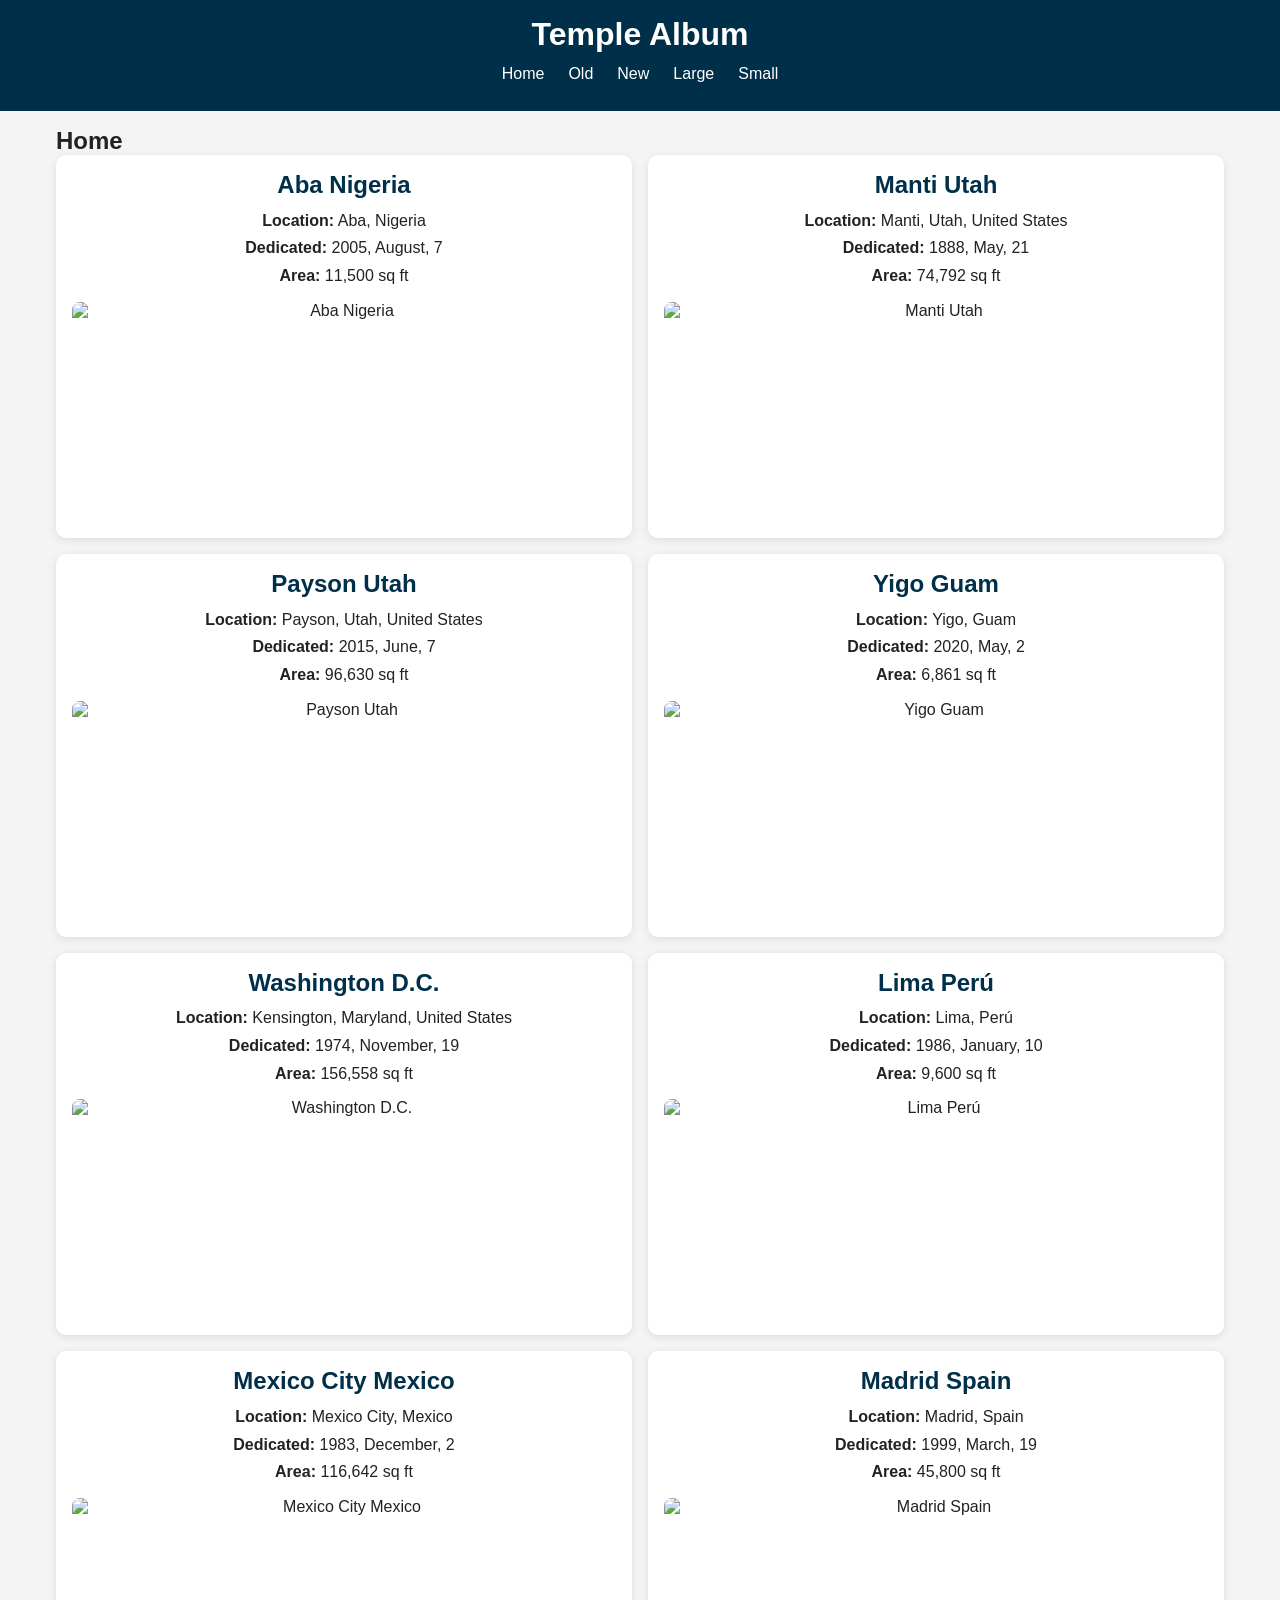
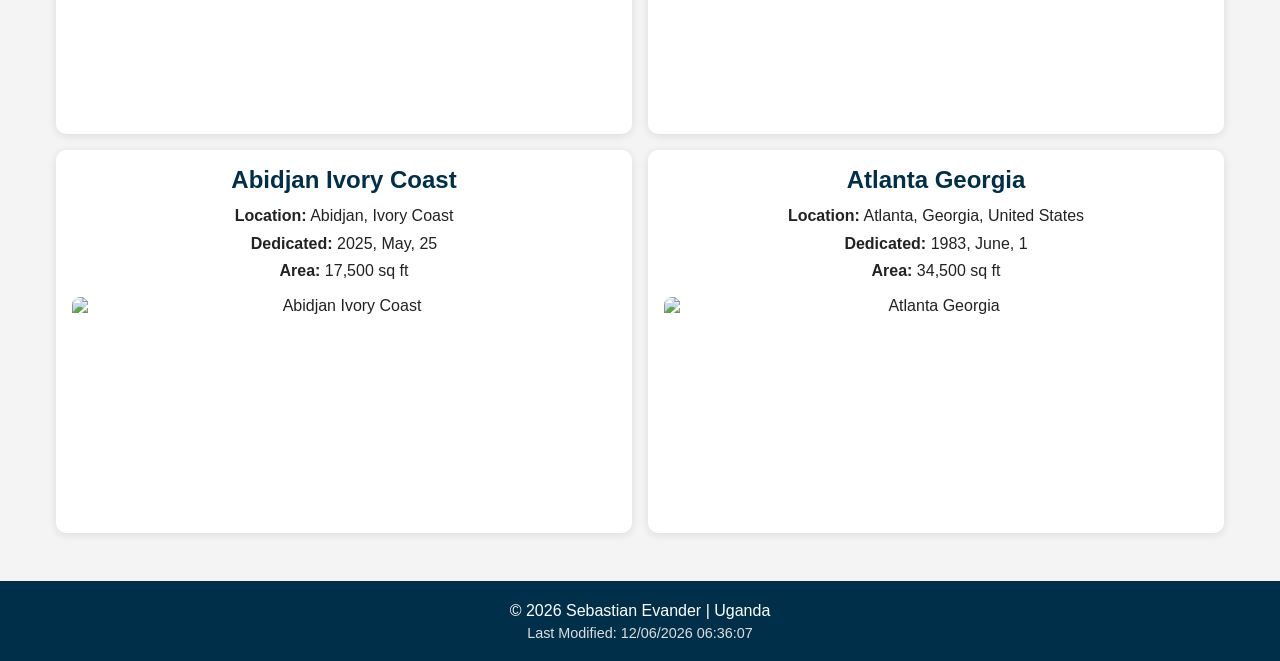
==== filtered-temples.html @ aa452842 "updated files" ====
<!DOCTYPE html>
<html lang="en-US">
<head>
    <meta charset="UTF-8">
    <meta name="viewport" content="width=device-width, initial-scale=1.0">
    <meta name="description" content="Filtered Temple Album - WDD 131 Assignment">
    <meta name="author" content="Sebastian Evander">

    <title>Temple Album</title>

    <!-- CSS -->
    <link rel="stylesheet" href="styles/filtered.css">
    <link rel="stylesheet" href="styles/filtered-large.css">

    <!-- JavaScript -->
    <script src="scripts/filtered.js" defer></script>
</head>

<body>

<header>
    <h1>Temple Album</h1>

    <button id="menu" aria-label="Menu"></button>

    <nav class="navigation">
        <a href="#" id="home">Home</a>
        <a href="#" id="old">Old</a>
        <a href="#" id="new">New</a>
        <a href="#" id="large">Large</a>
        <a href="#" id="small">Small</a>
    </nav>
</header>

<main>
    <h2 id="page-title">Home</h2>

    <!-- Temple cards will be generated by JavaScript -->
    <div id="gallery"></div>
</main>

<footer>
    <p>© <span id="currentyear"></span> Sebastian Evander | Uganda</p>
    <p id="lastModified"></p>
</footer>

</body>
</html>
---- styles/filtered.css ----
:root {
  --primary-color: #003049;
  --secondary-color: #669bbc;
  --background-color: #f4f4f4;
  --text-color: #222;
}

* {
  margin: 0;
  padding: 0;
  box-sizing: border-box;
}

body {
  font-family: Roboto, sans-serif;
  background-color: var(--background-color);
  color: var(--text-color);
}

/* HEADER */
header {
  background-color: var(--primary-color);
  color: white;
  padding: 1rem;
  text-align: center;
}

/* MENU BUTTON */
#menu {
  background: none;
  border: none;
  color: white;
  font-size: 2rem;
  cursor: pointer;
}

#menu::before {
  content: "☰";
}

#menu.open::before {
  content: "✖";
}

/* NAVIGATION */
.navigation {
  display: flex;
  flex-direction: column;
}

.navigation a {
  display: none;
  color: white;
  text-decoration: none;
  padding: 0.75rem;
}

.navigation.open a {
  display: block;
}

.navigation a:hover {
  background-color: var(--secondary-color);
}

/* MAIN */
main {
  max-width: 1200px;
  margin: 0 auto;
  padding: 1rem;
}

/* =========================
   GALLERY - 2 COLUMNS
========================= */
#gallery {
  display: grid;
  grid-template-columns: repeat(2, 1fr);
  gap: 1rem;
}

/* MOBILE */
@media (max-width: 700px) {
  #gallery {
    grid-template-columns: 1fr;
  }
}

/* TEMPLE CARD */
.templeCard {
  background: white;
  border-radius: 10px;
  padding: 1rem;
  text-align: center;
  box-shadow: 0 2px 8px rgba(0,0,0,0.1);

  display: flex;
  flex-direction: column;
  justify-content: space-between;
}

/* IMAGE FIX */
.templeCard img {
  width: 100%;
  height: 220px;
  object-fit: cover;
  border-radius: 8px;
  margin-top: 0.75rem;
  display: block;
}

/* TEXT */
.templeCard h2 {
  color: var(--primary-color);
  margin-bottom: 0.5rem;
}

.templeCard p {
  margin: 0.3rem 0;
}

/* FOOTER */
footer {
  background-color: var(--primary-color);
  color: white;
  text-align: center;
  padding: 1rem;
  margin-top: 2rem;
}

footer p {
  margin: 0.3rem 0;
}

/* DATE */
#lastModified {
  font-size: 0.9rem;
  color: #ddd;
}
---- styles/filtered-large.css ----
@media (min-width: 768px) {

    #menu {
        display: none;
    }

    .navigation {
        flex-direction: row;
        justify-content: center;
    }

    .navigation a {
        display: block;
    }

    .gallery {
        grid-template-columns: repeat(3, 1fr);
    }
}
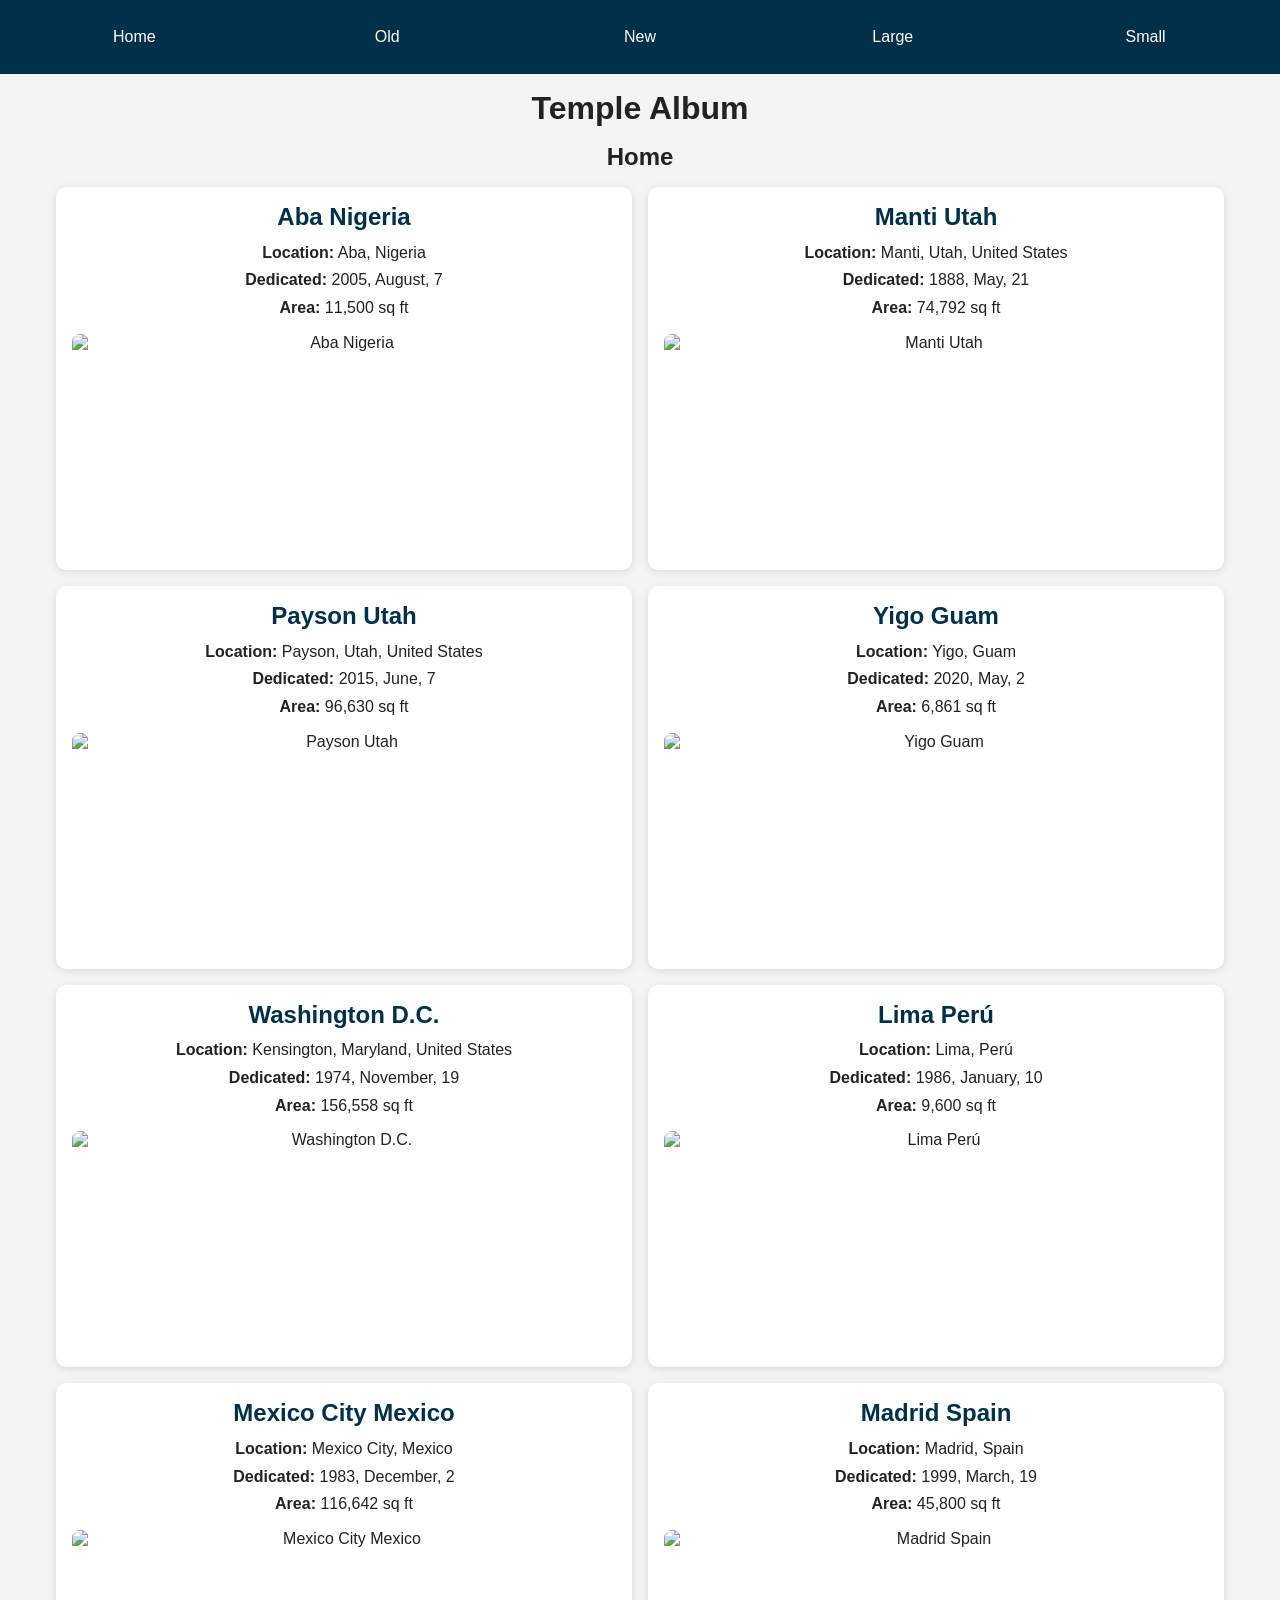
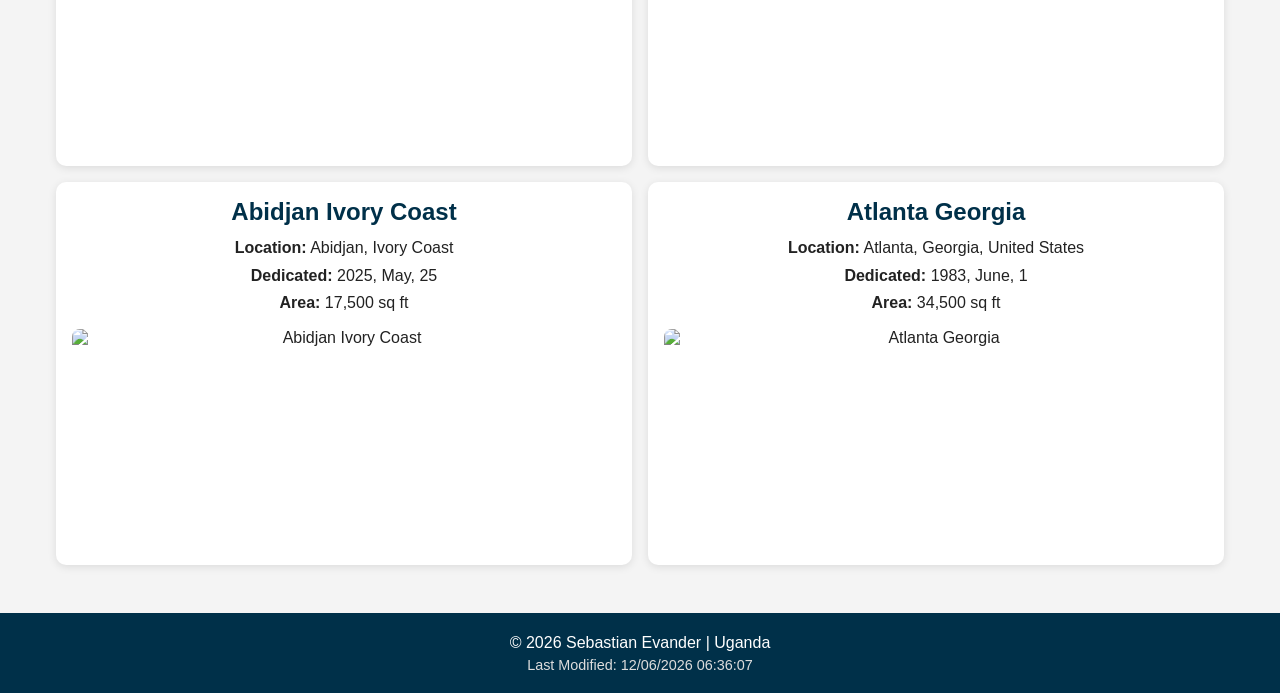
==== commit cf02e38a: "updated files" ====
--- a/filtered-temples.html
+++ b/filtered-temples.html
@@ -3,24 +3,22 @@
 <head>
     <meta charset="UTF-8">
     <meta name="viewport" content="width=device-width, initial-scale=1.0">
-    <meta name="description" content="Filtered Temple Album - WDD 131 Assignment">
+
+    <meta name="description" content="Browse and filter a collection of LDS temples by age and size using JavaScript, CSS Grid, and responsive web design techniques.">
+
     <meta name="author" content="Sebastian Evander">
 
     <title>Temple Album</title>
 
-    <!-- CSS -->
     <link rel="stylesheet" href="styles/filtered.css">
     <link rel="stylesheet" href="styles/filtered-large.css">
 
-    <!-- JavaScript -->
     <script src="scripts/filtered.js" defer></script>
 </head>
 
 <body>
 
 <header>
-    <h1>Temple Album</h1>
-
     <button id="menu" aria-label="Menu"></button>
 
     <nav class="navigation">
@@ -33,9 +31,9 @@
 </header>
 
 <main>
+    <h1>Temple Album</h1>
     <h2 id="page-title">Home</h2>
 
-    <!-- Temple cards will be generated by JavaScript -->
     <div id="gallery"></div>
 </main>
 
--- a/styles/filtered.css
+++ b/styles/filtered.css
@@ -43,9 +43,10 @@
 }
 
 /* NAVIGATION */
-.navigation {
+nav {
   display: flex;
   flex-direction: column;
+  align-items: center;
 }
 
 .navigation a {
@@ -53,6 +54,8 @@
   color: white;
   text-decoration: none;
   padding: 0.75rem;
+  width: 100%;
+  text-align: center;
 }
 
 .navigation.open a {
@@ -70,9 +73,13 @@
   padding: 1rem;
 }
 
-/* =========================
-   GALLERY - 2 COLUMNS
-========================= */
+main h1,
+main h2 {
+  text-align: center;
+  margin-bottom: 1rem;
+}
+
+/* GALLERY */
 #gallery {
   display: grid;
   grid-template-columns: repeat(2, 1fr);
@@ -92,14 +99,13 @@
   border-radius: 10px;
   padding: 1rem;
   text-align: center;
-  box-shadow: 0 2px 8px rgba(0,0,0,0.1);
+  box-shadow: 0 2px 8px rgba(0, 0, 0, 0.1);
 
   display: flex;
   flex-direction: column;
-  justify-content: space-between;
 }
 
-/* IMAGE FIX */
+/* IMAGE */
 .templeCard img {
   width: 100%;
   height: 220px;
@@ -132,7 +138,6 @@
   margin: 0.3rem 0;
 }
 
-/* DATE */
 #lastModified {
   font-size: 0.9rem;
   color: #ddd;
--- a/styles/filtered-large.css
+++ b/styles/filtered-large.css
@@ -1,19 +1,20 @@
 @media (min-width: 768px) {
 
-    #menu {
-        display: none;
-    }
+  #menu {
+    display: none;
+  }
 
-    .navigation {
-        flex-direction: row;
-        justify-content: center;
-    }
+  nav {
+    flex-direction: row;
+    justify-content: center;
+    gap: 1rem;
+  }
 
-    .navigation a {
-        display: block;
-    }
+  .navigation a {
+    display: block;
+  }
 
-    .gallery {
-        grid-template-columns: repeat(3, 1fr);
-    }
+  #gallery {
+    grid-template-columns: repeat(2, 1fr);
+  }
 }
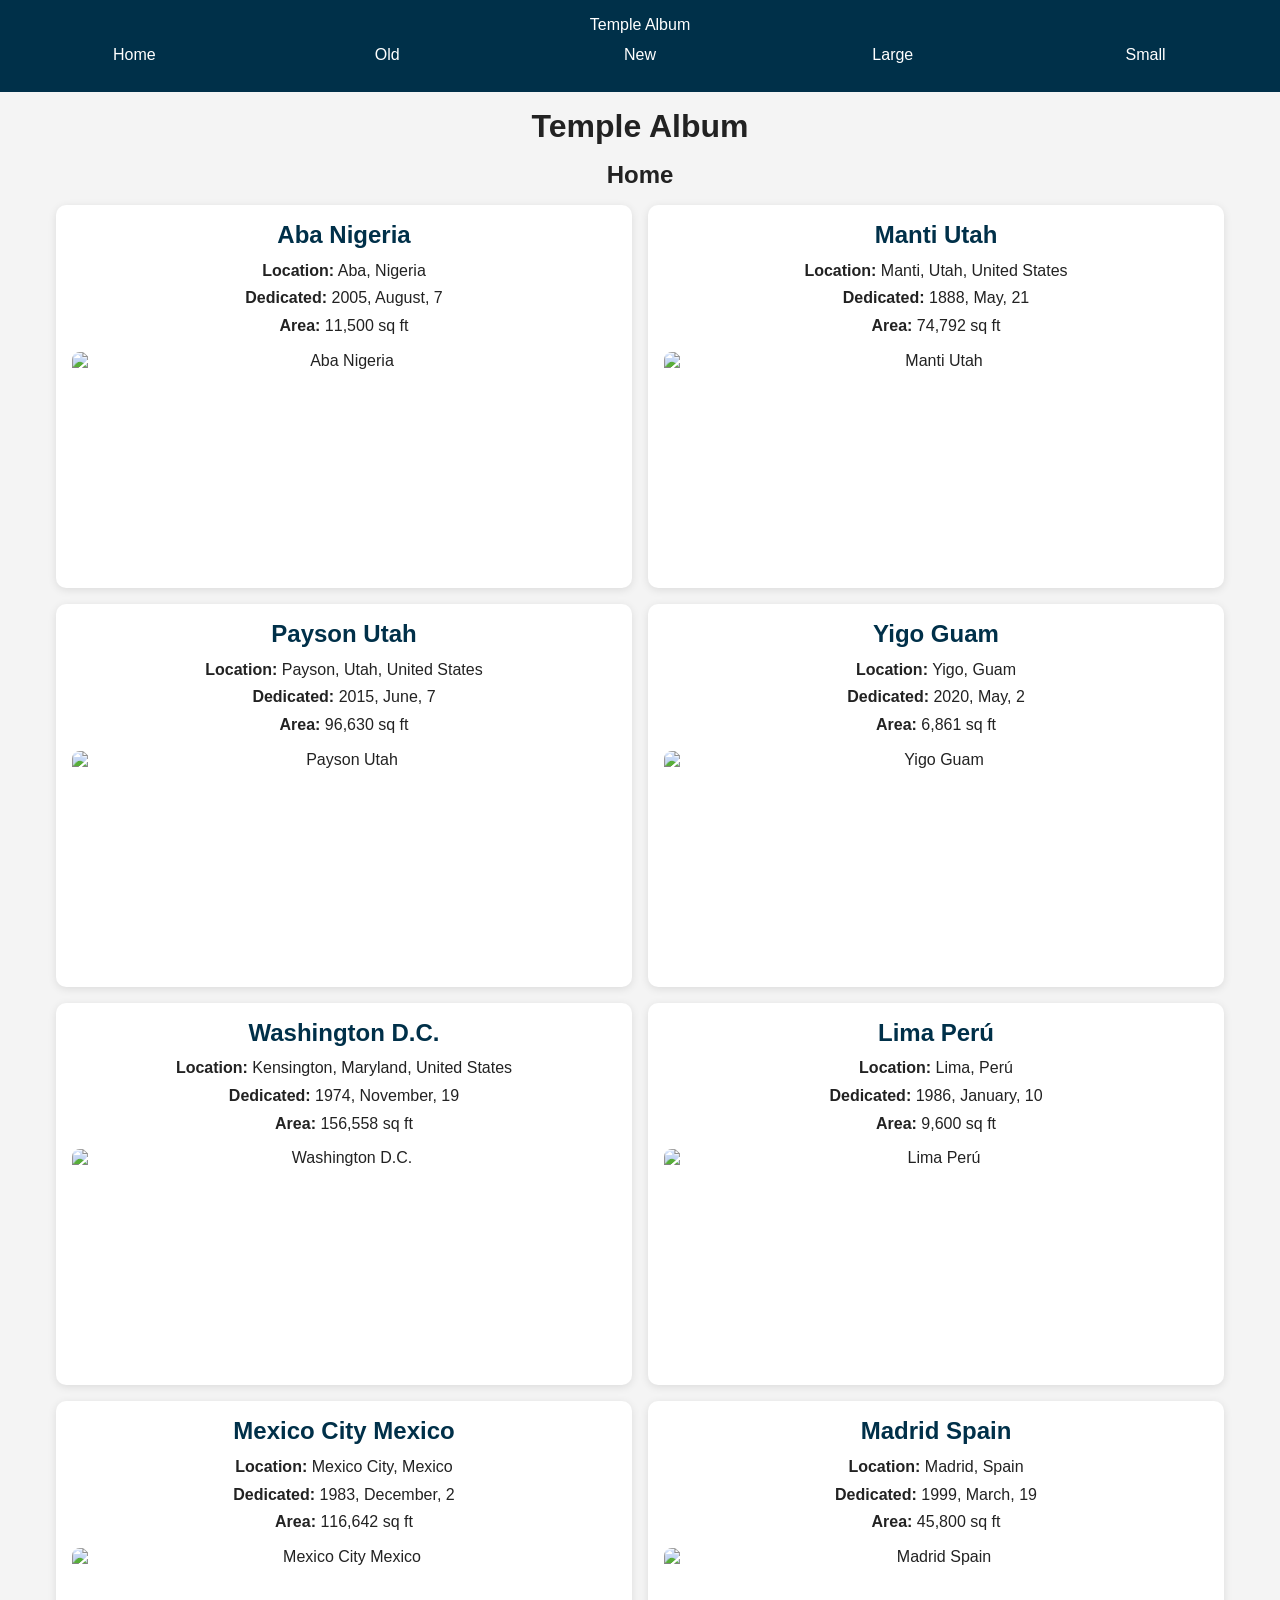
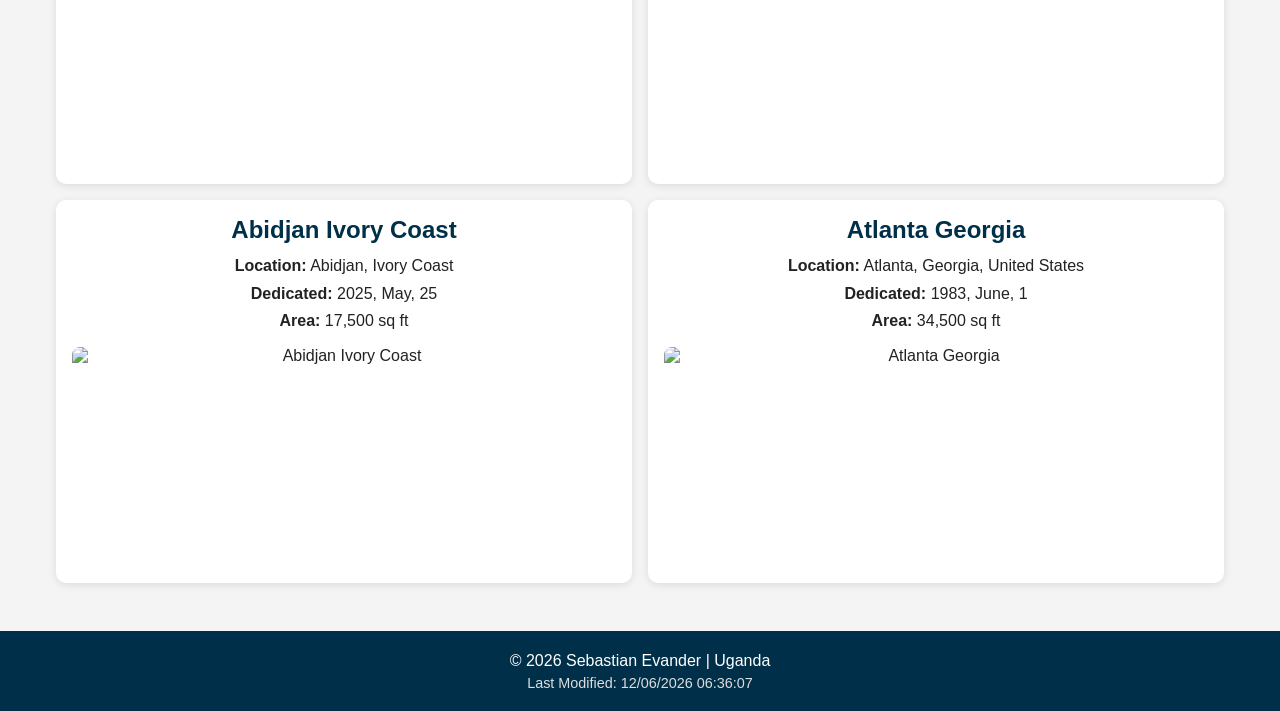
==== commit b491857d: "updated html" ====
--- a/filtered-temples.html
+++ b/filtered-temples.html
@@ -19,6 +19,8 @@
 <body>
 
 <header>
+    <div class="site-title">Temple Album</div>
+
     <button id="menu" aria-label="Menu"></button>
 
     <nav class="navigation">
@@ -32,6 +34,7 @@
 
 <main>
     <h1>Temple Album</h1>
+
     <h2 id="page-title">Home</h2>
 
     <div id="gallery"></div>
